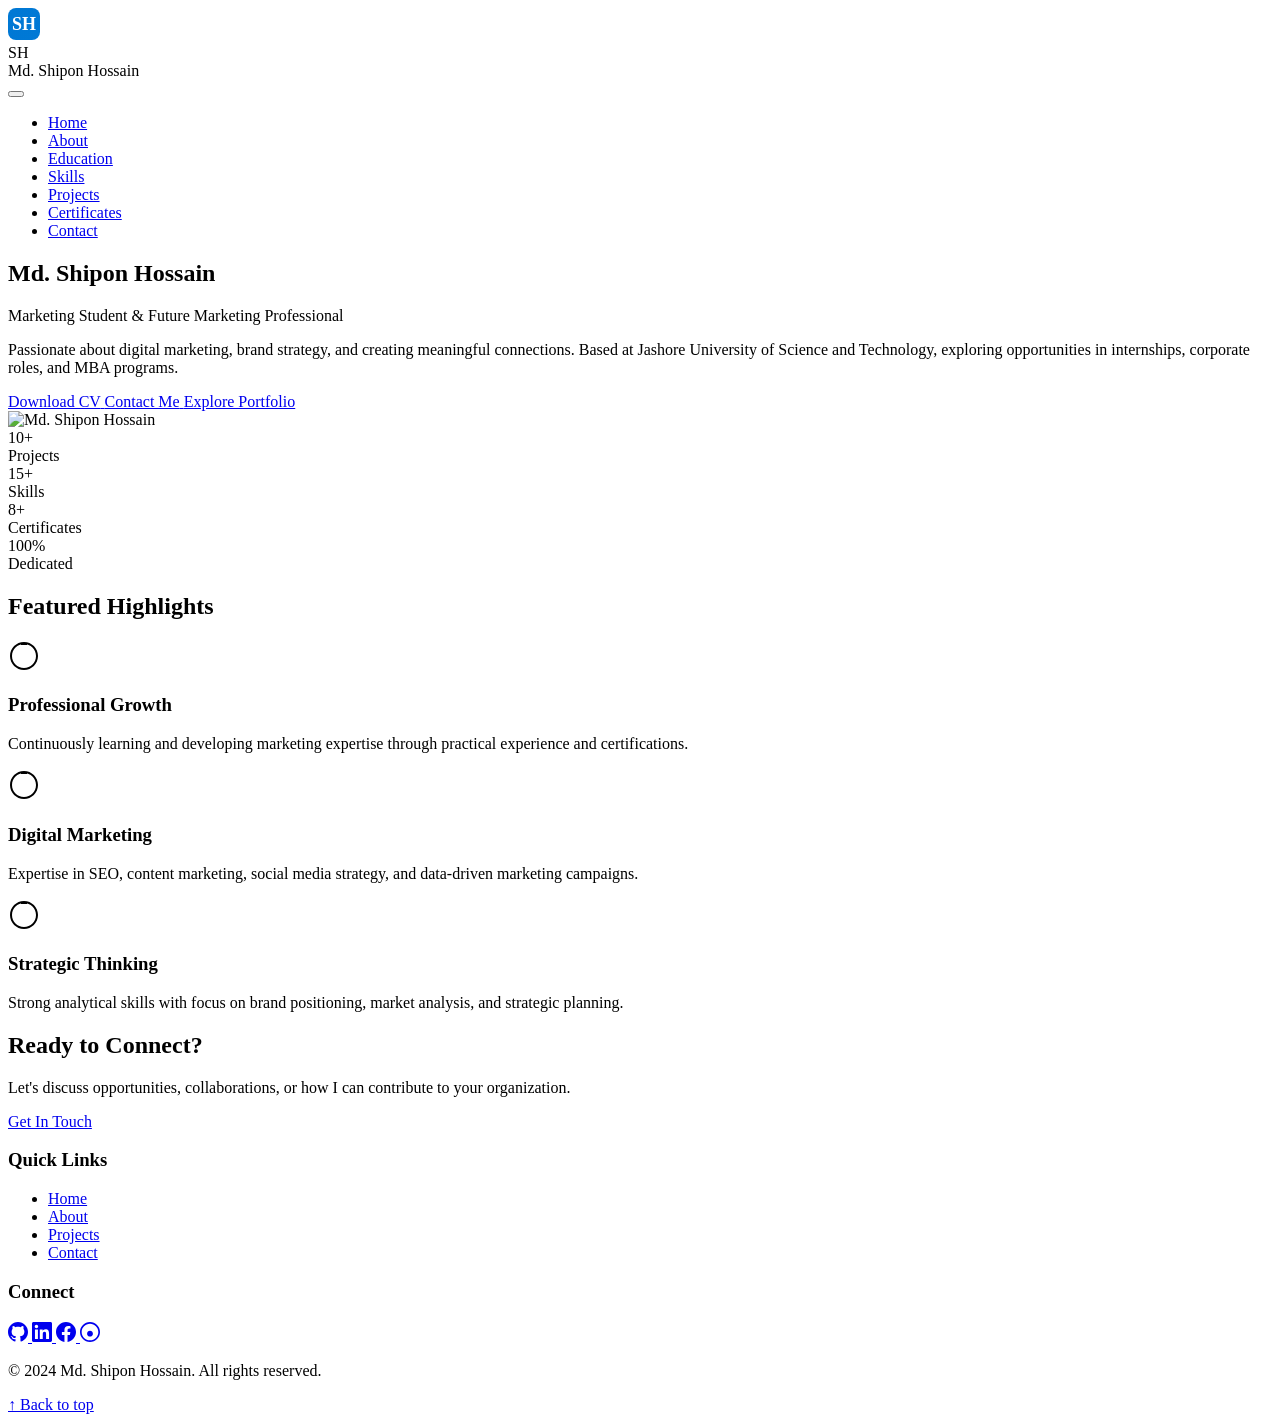
==== index.html @ 22b058ce "Create home page (index.html)" ====
<!DOCTYPE html>
<html lang="en">
<head>
    <meta charset="UTF-8">
    <meta name="viewport" content="width=device-width, initial-scale=1.0">
    <meta name="description" content="Md. Shipon Hossain - Marketing Student & Future Marketing Professional. Explore my portfolio, projects, skills, and achievements.">
    <meta name="theme-color" content="#0078D4">
    
    <!-- Open Graph -->
    <meta property="og:title" content="Md. Shipon Hossain - Portfolio">
    <meta property="og:description" content="Marketing Student & Future Marketing Professional from JUST">
    <meta property="og:type" content="website">
    <meta property="og:url" content="https://onshiponhossain.github.io/shiponhossain/">
    
    <!-- Twitter Card -->
    <meta name="twitter:card" content="summary_large_image">
    <meta name="twitter:title" content="Md. Shipon Hossain - Portfolio">
    <meta name="twitter:description" content="Marketing Student & Future Marketing Professional">
    
    <!-- Schema.org -->
    <script type="application/ld+json">
    {
        "@context": "https://schema.org",
        "@type": "Person",
        "name": "Md. Shipon Hossain",
        "url": "https://onshiponhossain.github.io/shiponhossain/",
        "email": "offlineshipon@gmail.com",
        "jobTitle": "Marketing Student",
        "affiliation": {
            "@type": "Organization",
            "name": "Jashore University of Science and Technology"
        }
    }
    </script>
    
    <title>Md. Shipon Hossain - Portfolio</title>
    <link rel="canonical" href="https://onshiponhossain.github.io/shiponhossain/">
    <link rel="icon" type="image/png" href="images/favicon.png">
    <link href="https://fonts.googleapis.com/css2?family=Inter:wght@300;400;500;600;700;800&family=Poppins:wght@400;500;600;700&display=swap" rel="stylesheet">
    <link rel="stylesheet" href="css/style.css">
</head>
<body>
    <!-- Navigation -->
    <nav class="navbar">
        <div class="navbar-container">
            <div class="navbar-logo">
                <svg width="32" height="32" viewBox="0 0 32 32" fill="none" xmlns="http://www.w3.org/2000/svg">
                    <rect width="32" height="32" rx="8" fill="url(#gradient)"/>
                    <text x="16" y="22" font-size="18" font-weight="bold" fill="white" text-anchor="middle">SH</text>
                    <defs>
                        <linearGradient id="gradient" x1="0" y1="0" x2="32" y2="32">
                            <stop offset="0%" style="stop-color:#0078D4;stop-opacity:1" />
                            <stop offset="100%" style="stop-color:#0A84FF;stop-opacity:1" />
                        </linearGradient>
                    </defs>
                </svg>
                <div class="logo-text">
                    <div class="logo-name">SH</div>
                    <div class="logo-subtitle">Md. Shipon Hossain</div>
                </div>
            </div>
            
            <button class="hamburger" aria-label="Toggle navigation menu">
                <span></span>
                <span></span>
                <span></span>
            </button>
            
            <ul class="navbar-menu">
                <li><a href="index.html" class="nav-link active">Home</a></li>
                <li><a href="about.html" class="nav-link">About</a></li>
                <li><a href="education.html" class="nav-link">Education</a></li>
                <li><a href="skills.html" class="nav-link">Skills</a></li>
                <li><a href="projects.html" class="nav-link">Projects</a></li>
                <li><a href="certificates.html" class="nav-link">Certificates</a></li>
                <li><a href="contact.html" class="nav-link">Contact</a></li>
            </ul>
        </div>
    </nav>

    <!-- Main Content -->
    <main>
        <!-- Hero Section -->
        <section class="hero">
            <div class="hero-content">
                <div class="hero-text">
                    <h1 class="hero-title">Md. Shipon Hossain</h1>
                    <p class="hero-subtitle">Marketing Student & Future Marketing Professional</p>
                    <p class="hero-description">
                        Passionate about digital marketing, brand strategy, and creating meaningful connections. 
                        Based at Jashore University of Science and Technology, exploring opportunities in internships, 
                        corporate roles, and MBA programs.
                    </p>
                    
                    <div class="hero-buttons">
                        <a href="files/resume.pdf" class="btn btn-primary" download>
                            <span>Download CV</span>
                        </a>
                        <a href="contact.html" class="btn btn-secondary">
                            <span>Contact Me</span>
                        </a>
                        <a href="projects.html" class="btn btn-outline">
                            <span>Explore Portfolio</span>
                        </a>
                    </div>
                </div>
                
                <div class="hero-image">
                    <div class="image-wrapper">
                        <img src="images/profile.jpg" alt="Md. Shipon Hossain" class="profile-image">
                    </div>
                </div>
            </div>
            
            <!-- Floating Elements -->
            <div class="floating-shape shape-1"></div>
            <div class="floating-shape shape-2"></div>
            <div class="floating-shape shape-3"></div>
            
            <!-- Scroll Indicator -->
            <div class="scroll-indicator">
                <div class="mouse">
                    <div class="wheel"></div>
                </div>
            </div>
        </section>

        <!-- Quick Stats -->
        <section class="quick-stats">
            <div class="stats-container">
                <div class="stat-card">
                    <div class="stat-number">10+</div>
                    <div class="stat-label">Projects</div>
                </div>
                <div class="stat-card">
                    <div class="stat-number">15+</div>
                    <div class="stat-label">Skills</div>
                </div>
                <div class="stat-card">
                    <div class="stat-number">8+</div>
                    <div class="stat-label">Certificates</div>
                </div>
                <div class="stat-card">
                    <div class="stat-number">100%</div>
                    <div class="stat-label">Dedicated</div>
                </div>
            </div>
        </section>

        <!-- Featured Section -->
        <section class="featured">
            <div class="container">
                <h2 class="section-title">Featured Highlights</h2>
                
                <div class="featured-grid">
                    <div class="featured-card">
                        <div class="featured-icon">
                            <svg width="32" height="32" viewBox="0 0 32 32" fill="none">
                                <path d="M16 2C8.268 2 2 8.268 2 16s6.268 14 14 14 14-6.268 14-14-6.268-14-14-14zm0 2c6.627 0 12 5.373 12 12s-5.373 12-12 12S4 22.627 4 16 9.373 4 16 4zm3-1h-6v2h6V3z" fill="currentColor"/>
                            </svg>
                        </div>
                        <h3>Professional Growth</h3>
                        <p>Continuously learning and developing marketing expertise through practical experience and certifications.</p>
                    </div>
                    
                    <div class="featured-card">
                        <div class="featured-icon">
                            <svg width="32" height="32" viewBox="0 0 32 32" fill="none">
                                <path d="M16 2C8.268 2 2 8.268 2 16s6.268 14 14 14 14-6.268 14-14-6.268-14-14-14zm0 2c6.627 0 12 5.373 12 12s-5.373 12-12 12S4 22.627 4 16 9.373 4 16 4zm3-1h-6v2h6V3z" fill="currentColor"/>
                            </svg>
                        </div>
                        <h3>Digital Marketing</h3>
                        <p>Expertise in SEO, content marketing, social media strategy, and data-driven marketing campaigns.</p>
                    </div>
                    
                    <div class="featured-card">
                        <div class="featured-icon">
                            <svg width="32" height="32" viewBox="0 0 32 32" fill="none">
                                <path d="M16 2C8.268 2 2 8.268 2 16s6.268 14 14 14 14-6.268 14-14-6.268-14-14-14zm0 2c6.627 0 12 5.373 12 12s-5.373 12-12 12S4 22.627 4 16 9.373 4 16 4zm3-1h-6v2h6V3z" fill="currentColor"/>
                            </svg>
                        </div>
                        <h3>Strategic Thinking</h3>
                        <p>Strong analytical skills with focus on brand positioning, market analysis, and strategic planning.</p>
                    </div>
                </div>
            </div>
        </section>

        <!-- Call to Action -->
        <section class="cta-section">
            <div class="cta-content">
                <h2>Ready to Connect?</h2>
                <p>Let's discuss opportunities, collaborations, or how I can contribute to your organization.</p>
                <a href="contact.html" class="btn btn-primary btn-large">Get In Touch</a>
            </div>
        </section>
    </main>

    <!-- Footer -->
    <footer class="footer">
        <div class="footer-content">
            <div class="footer-section">
                <h3>Quick Links</h3>
                <ul>
                    <li><a href="index.html">Home</a></li>
                    <li><a href="about.html">About</a></li>
                    <li><a href="projects.html">Projects</a></li>
                    <li><a href="contact.html">Contact</a></li>
                </ul>
            </div>
            
            <div class="footer-section">
                <h3>Connect</h3>
                <div class="social-links">
                    <a href="https://github.com/onshiponhossain" target="_blank" rel="noopener noreferrer" aria-label="GitHub">
                        <svg width="20" height="20" viewBox="0 0 24 24" fill="currentColor">
                            <path d="M12 0c-6.626 0-12 5.373-12 12 0 5.302 3.438 9.8 8.207 11.387.599.111.793-.261.793-.577v-2.234c-3.338.726-4.033-1.416-4.033-1.416-.546-1.387-1.333-1.756-1.333-1.756-1.089-.745.083-.729.083-.729 1.205.084 1.839 1.237 1.839 1.237 1.07 1.834 2.807 1.304 3.492.997.107-.775.418-1.305.762-1.604-2.665-.305-5.467-1.334-5.467-5.931 0-1.311.469-2.381 1.236-3.221-.124-.303-.535-1.524.117-3.176 0 0 1.008-.322 3.301 1.23.957-.266 1.983-.399 3.003-.404 1.02.005 2.047.138 3.006.404 2.291-1.552 3.297-1.23 3.297-1.23.653 1.653.242 2.874.118 3.176.77.84 1.235 1.911 1.235 3.221 0 4.609-2.807 5.624-5.479 5.921.43.372.823 1.102.823 2.222v3.293c0 .319.192.694.801.576 4.765-1.589 8.199-6.086 8.199-11.386 0-6.627-5.373-12-12-12z"/>
                        </svg>
                    </a>
                    <a href="https://linkedin.com/in/md-shipon-hossain" target="_blank" rel="noopener noreferrer" aria-label="LinkedIn">
                        <svg width="20" height="20" viewBox="0 0 24 24" fill="currentColor">
                            <path d="M20.447 20.452h-3.554v-5.569c0-1.328-.027-3.037-1.852-3.037-1.853 0-2.136 1.445-2.136 2.939v5.667H9.351V9h3.414v1.561h.046c.477-.9 1.637-1.85 3.37-1.85 3.601 0 4.267 2.37 4.267 5.455v6.286zM5.337 7.433c-1.144 0-2.063-.926-2.063-2.065 0-1.138.92-2.063 2.063-2.063 1.14 0 2.064.925 2.064 2.063 0 1.139-.925 2.065-2.064 2.065zm1.782 13.019H3.555V9h3.564v11.452zM22.225 0H1.771C.792 0 0 .774 0 1.729v20.542C0 23.227.792 24 1.771 24h20.451C23.2 24 24 23.227 24 22.271V1.729C24 .774 23.2 0 22.225 0z"/>
                        </svg>
                    </a>
                    <a href="https://facebook.com/onshiponhossain" target="_blank" rel="noopener noreferrer" aria-label="Facebook">
                        <svg width="20" height="20" viewBox="0 0 24 24" fill="currentColor">
                            <path d="M24 12.073c0-6.627-5.373-12-12-12s-12 5.373-12 12c0 5.99 4.388 10.954 10.125 11.854v-8.385H7.078v-3.47h3.047V9.43c0-3.007 1.792-4.669 4.533-4.669 1.312 0 2.686.235 2.686.235v2.953H15.83c-1.491 0-1.956.925-1.956 1.874v2.25h3.328l-.532 3.47h-2.796v8.385C19.612 23.027 24 18.062 24 12.073z"/>
                        </svg>
                    </a>
                    <a href="https://instagram.com/onshiponhossain" target="_blank" rel="noopener noreferrer" aria-label="Instagram">
                        <svg width="20" height="20" viewBox="0 0 24 24" fill="currentColor">
                            <path d="M12 0C5.373 0 0 5.373 0 12s5.373 12 12 12 12-5.373 12-12S18.627 0 12 0zm0 2c5.514 0 10 4.486 10 10s-4.486 10-10 10S2 17.514 2 12 6.486 2 12 2zm3.5 12c0 1.933-1.567 3.5-3.5 3.5S8.5 15.933 8.5 14 10.067 10.5 12 10.5s3.5 1.567 3.5 3.5z"/>
                        </svg>
                    </a>
                </div>
            </div>
        </div>
        
        <div class="footer-bottom">
            <p>&copy; 2024 Md. Shipon Hossain. All rights reserved.</p>
            <a href="#" class="back-to-top" aria-label="Back to top">↑ Back to top</a>
        </div>
    </footer>

    <!-- Scripts -->
    <script src="js/script.js"></script>
</body>
</html>
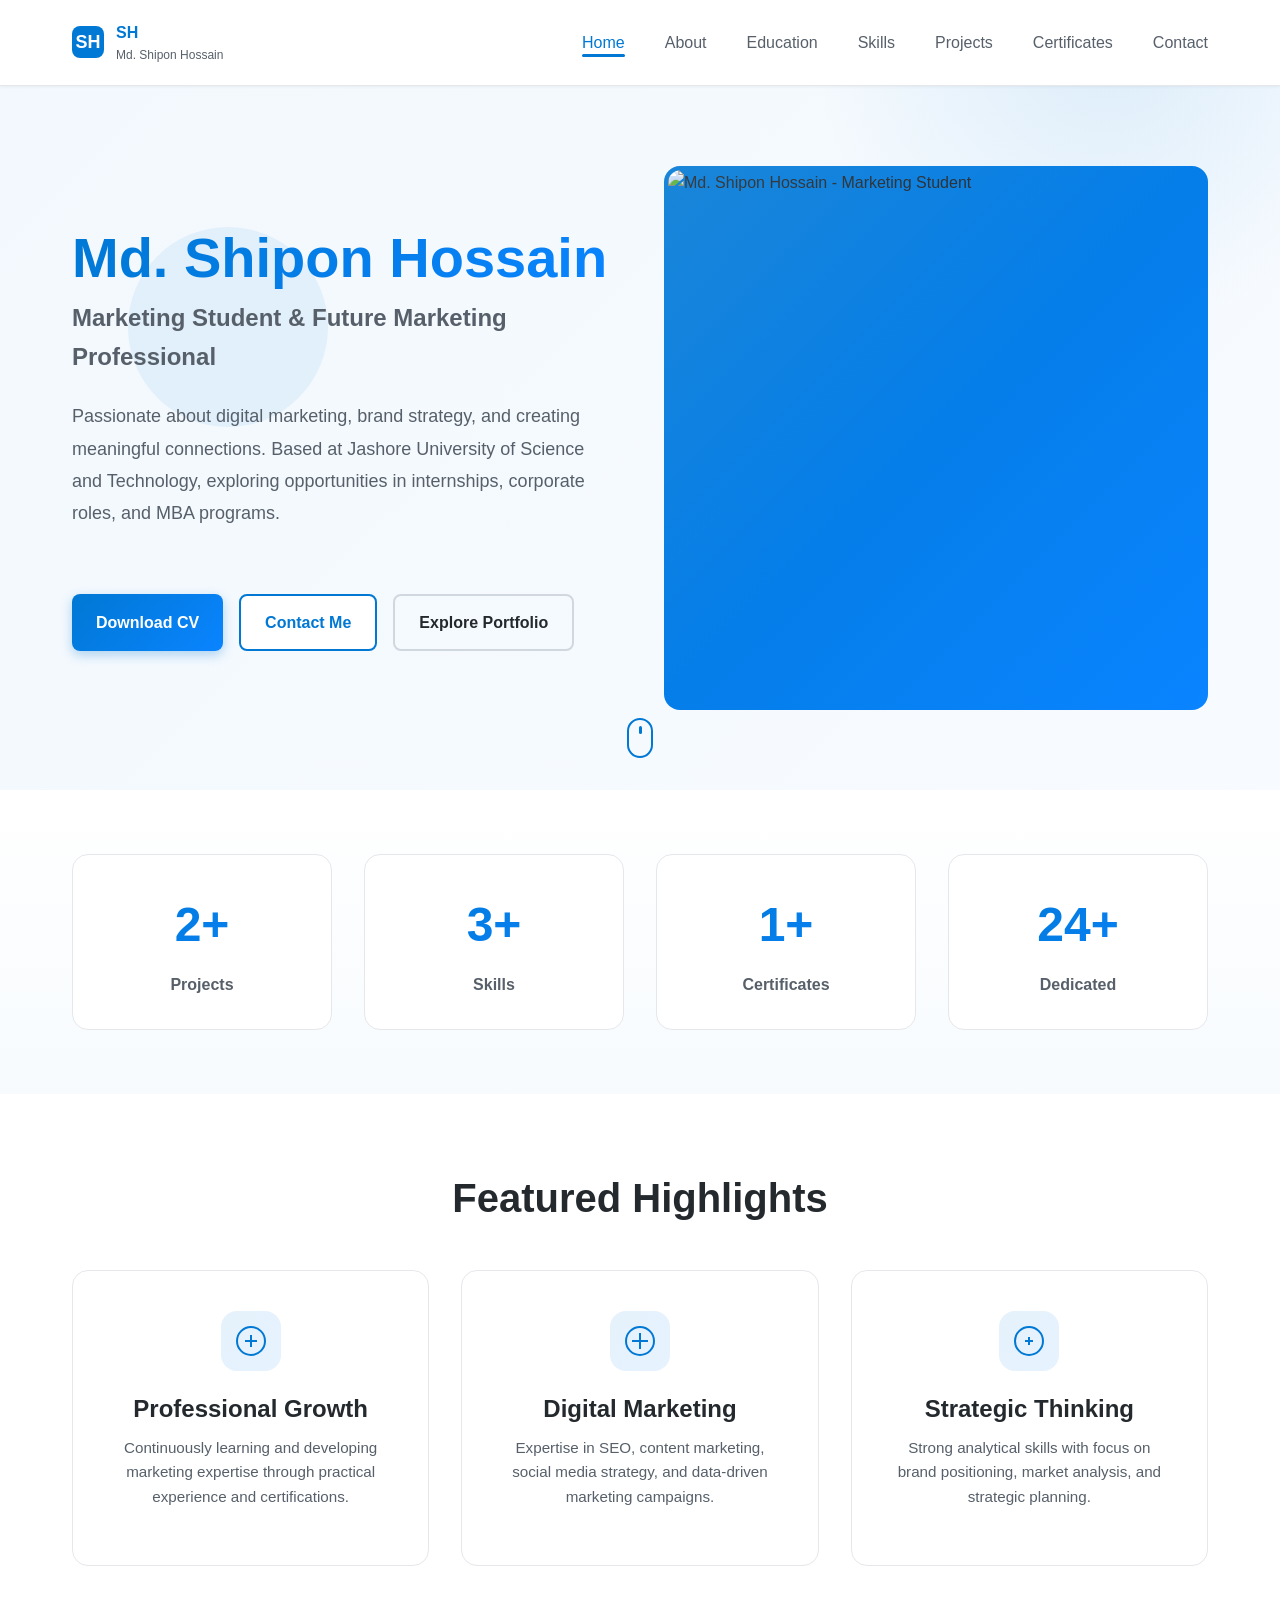
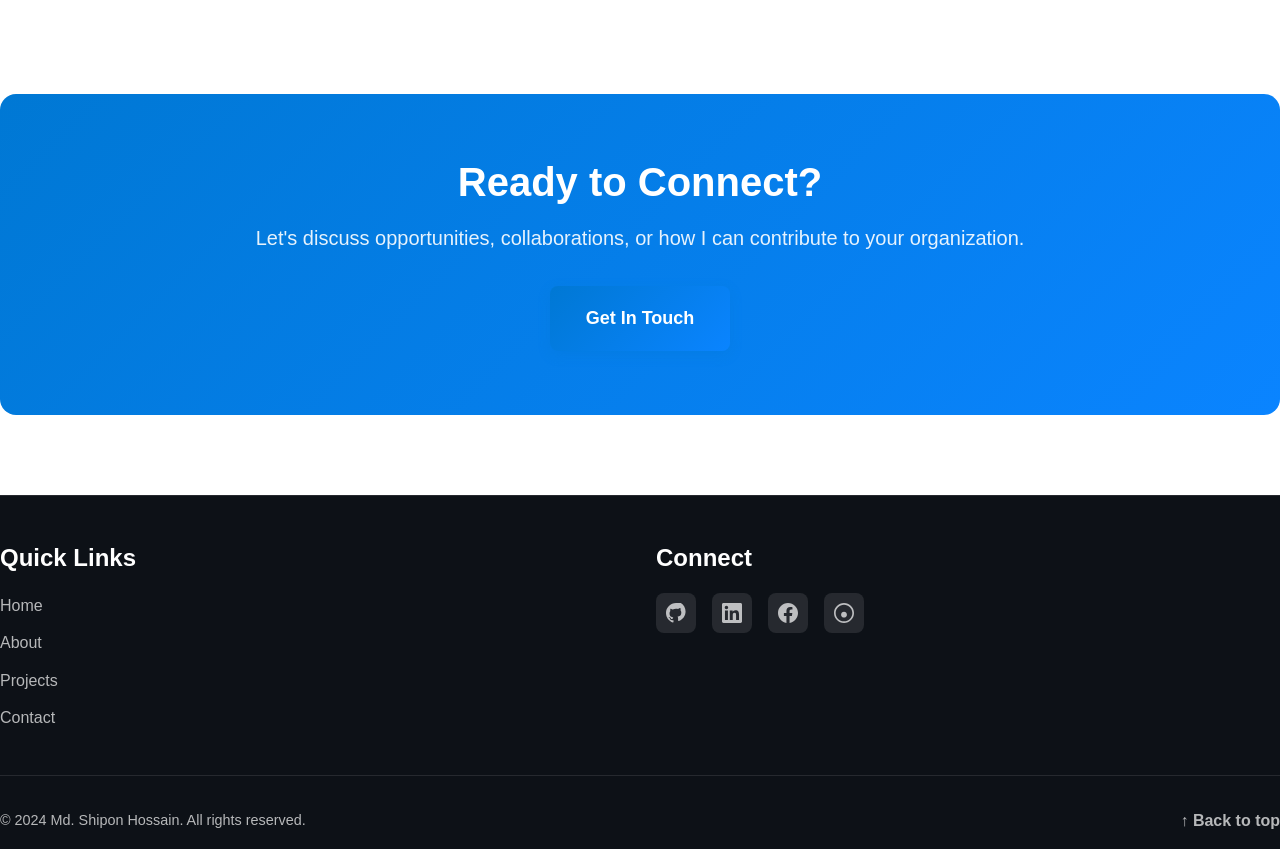
==== commit 1adcff9a: "Refactor index.html: Improve semantic HTML, add ARIA labels, optimize images, enhance accessibility" ====
--- a/index.html
+++ b/index.html
@@ -5,6 +5,7 @@
     <meta name="viewport" content="width=device-width, initial-scale=1.0">
     <meta name="description" content="Md. Shipon Hossain - Marketing Student & Future Marketing Professional. Explore my portfolio, projects, skills, and achievements.">
     <meta name="theme-color" content="#0078D4">
+    <meta name="color-scheme" content="light dark">
     
     <!-- Open Graph -->
     <meta property="og:title" content="Md. Shipon Hossain - Portfolio">
@@ -41,10 +42,10 @@
 </head>
 <body>
     <!-- Navigation -->
-    <nav class="navbar">
+    <nav class="navbar" role="navigation" aria-label="Main navigation">
         <div class="navbar-container">
-            <div class="navbar-logo">
-                <svg width="32" height="32" viewBox="0 0 32 32" fill="none" xmlns="http://www.w3.org/2000/svg">
+            <div class="navbar-logo" role="button" tabindex="0" aria-label="Md. Shipon Hossain Home">
+                <svg width="32" height="32" viewBox="0 0 32 32" fill="none" xmlns="http://www.w3.org/2000/svg" aria-hidden="true">
                     <rect width="32" height="32" rx="8" fill="url(#gradient)"/>
                     <text x="16" y="22" font-size="18" font-weight="bold" fill="white" text-anchor="middle">SH</text>
                     <defs>
@@ -60,13 +61,13 @@
                 </div>
             </div>
             
-            <button class="hamburger" aria-label="Toggle navigation menu">
-                <span></span>
-                <span></span>
-                <span></span>
+            <button class="hamburger" aria-label="Toggle navigation menu" aria-expanded="false" aria-controls="navbar-menu">
+                <span aria-hidden="true"></span>
+                <span aria-hidden="true"></span>
+                <span aria-hidden="true"></span>
             </button>
             
-            <ul class="navbar-menu">
+            <ul class="navbar-menu" id="navbar-menu">
                 <li><a href="index.html" class="nav-link active">Home</a></li>
                 <li><a href="about.html" class="nav-link">About</a></li>
                 <li><a href="education.html" class="nav-link">Education</a></li>
@@ -81,44 +82,46 @@
     <!-- Main Content -->
     <main>
         <!-- Hero Section -->
-        <section class="hero">
-            <div class="hero-content">
-                <div class="hero-text">
-                    <h1 class="hero-title">Md. Shipon Hossain</h1>
-                    <p class="hero-subtitle">Marketing Student & Future Marketing Professional</p>
-                    <p class="hero-description">
-                        Passionate about digital marketing, brand strategy, and creating meaningful connections. 
-                        Based at Jashore University of Science and Technology, exploring opportunities in internships, 
-                        corporate roles, and MBA programs.
-                    </p>
+        <section class="hero" aria-labelledby="hero-title">
+            <div class="container">
+                <div class="hero-content">
+                    <div class="hero-text">
+                        <h1 class="hero-title" id="hero-title">Md. Shipon Hossain</h1>
+                        <p class="hero-subtitle">Marketing Student & Future Marketing Professional</p>
+                        <p class="hero-description">
+                            Passionate about digital marketing, brand strategy, and creating meaningful connections. 
+                            Based at Jashore University of Science and Technology, exploring opportunities in internships, 
+                            corporate roles, and MBA programs.
+                        </p>
+                        
+                        <div class="hero-buttons">
+                            <a href="files/resume.pdf" class="btn btn-primary" download aria-label="Download my resume">
+                                <span>Download CV</span>
+                            </a>
+                            <a href="contact.html" class="btn btn-secondary" aria-label="Contact me">
+                                <span>Contact Me</span>
+                            </a>
+                            <a href="projects.html" class="btn btn-outline" aria-label="Explore my portfolio">
+                                <span>Explore Portfolio</span>
+                            </a>
+                        </div>
+                    </div>
                     
-                    <div class="hero-buttons">
-                        <a href="files/resume.pdf" class="btn btn-primary" download>
-                            <span>Download CV</span>
-                        </a>
-                        <a href="contact.html" class="btn btn-secondary">
-                            <span>Contact Me</span>
-                        </a>
-                        <a href="projects.html" class="btn btn-outline">
-                            <span>Explore Portfolio</span>
-                        </a>
-                    </div>
-                </div>
-                
-                <div class="hero-image">
-                    <div class="image-wrapper">
-                        <img src="images/profile.jpg" alt="Md. Shipon Hossain" class="profile-image">
+                    <div class="hero-image">
+                        <div class="image-wrapper">
+                            <img src="images/profile.jpg" alt="Md. Shipon Hossain - Marketing Student" class="profile-image" loading="lazy">
+                        </div>
                     </div>
                 </div>
             </div>
             
             <!-- Floating Elements -->
-            <div class="floating-shape shape-1"></div>
-            <div class="floating-shape shape-2"></div>
-            <div class="floating-shape shape-3"></div>
+            <div class="floating-shape shape-1" aria-hidden="true"></div>
+            <div class="floating-shape shape-2" aria-hidden="true"></div>
+            <div class="floating-shape shape-3" aria-hidden="true"></div>
             
             <!-- Scroll Indicator -->
-            <div class="scroll-indicator">
+            <div class="scroll-indicator" aria-hidden="true">
                 <div class="mouse">
                     <div class="wheel"></div>
                 </div>
@@ -126,37 +129,41 @@
         </section>
 
         <!-- Quick Stats -->
-        <section class="quick-stats">
-            <div class="stats-container">
-                <div class="stat-card">
-                    <div class="stat-number">10+</div>
-                    <div class="stat-label">Projects</div>
-                </div>
-                <div class="stat-card">
-                    <div class="stat-number">15+</div>
-                    <div class="stat-label">Skills</div>
-                </div>
-                <div class="stat-card">
-                    <div class="stat-number">8+</div>
-                    <div class="stat-label">Certificates</div>
-                </div>
-                <div class="stat-card">
-                    <div class="stat-number">100%</div>
-                    <div class="stat-label">Dedicated</div>
+        <section class="quick-stats" aria-labelledby="stats-title">
+            <div class="container">
+                <h2 class="section-title" id="stats-title" style="display: none;">Quick Stats</h2>
+                <div class="stats-container">
+                    <div class="stat-card">
+                        <div class="stat-number" aria-label="10 plus projects">10+</div>
+                        <div class="stat-label">Projects</div>
+                    </div>
+                    <div class="stat-card">
+                        <div class="stat-number" aria-label="15 plus skills">15+</div>
+                        <div class="stat-label">Skills</div>
+                    </div>
+                    <div class="stat-card">
+                        <div class="stat-number" aria-label="8 plus certificates">8+</div>
+                        <div class="stat-label">Certificates</div>
+                    </div>
+                    <div class="stat-card">
+                        <div class="stat-number">100%</div>
+                        <div class="stat-label">Dedicated</div>
+                    </div>
                 </div>
             </div>
         </section>
 
         <!-- Featured Section -->
-        <section class="featured">
-            <div class="container">
-                <h2 class="section-title">Featured Highlights</h2>
+        <section class="featured" aria-labelledby="featured-title">
+            <div class="container">
+                <h2 class="section-title" id="featured-title">Featured Highlights</h2>
                 
                 <div class="featured-grid">
                     <div class="featured-card">
-                        <div class="featured-icon">
+                        <div class="featured-icon" aria-hidden="true">
                             <svg width="32" height="32" viewBox="0 0 32 32" fill="none">
-                                <path d="M16 2C8.268 2 2 8.268 2 16s6.268 14 14 14 14-6.268 14-14-6.268-14-14-14zm0 2c6.627 0 12 5.373 12 12s-5.373 12-12 12S4 22.627 4 16 9.373 4 16 4zm3-1h-6v2h6V3z" fill="currentColor"/>
+                                <circle cx="16" cy="16" r="14" stroke="currentColor" stroke-width="2"/>
+                                <path d="M16 10v12M10 16h12" stroke="currentColor" stroke-width="2"/>
                             </svg>
                         </div>
                         <h3>Professional Growth</h3>
@@ -164,9 +171,10 @@
                     </div>
                     
                     <div class="featured-card">
-                        <div class="featured-icon">
+                        <div class="featured-icon" aria-hidden="true">
                             <svg width="32" height="32" viewBox="0 0 32 32" fill="none">
-                                <path d="M16 2C8.268 2 2 8.268 2 16s6.268 14 14 14 14-6.268 14-14-6.268-14-14-14zm0 2c6.627 0 12 5.373 12 12s-5.373 12-12 12S4 22.627 4 16 9.373 4 16 4zm3-1h-6v2h6V3z" fill="currentColor"/>
+                                <circle cx="16" cy="16" r="14" stroke="currentColor" stroke-width="2"/>
+                                <path d="M16 8v16M8 16h16" stroke="currentColor" stroke-width="2"/>
                             </svg>
                         </div>
                         <h3>Digital Marketing</h3>
@@ -174,9 +182,10 @@
                     </div>
                     
                     <div class="featured-card">
-                        <div class="featured-icon">
+                        <div class="featured-icon" aria-hidden="true">
                             <svg width="32" height="32" viewBox="0 0 32 32" fill="none">
-                                <path d="M16 2C8.268 2 2 8.268 2 16s6.268 14 14 14 14-6.268 14-14-6.268-14-14-14zm0 2c6.627 0 12 5.373 12 12s-5.373 12-12 12S4 22.627 4 16 9.373 4 16 4zm3-1h-6v2h6V3z" fill="currentColor"/>
+                                <circle cx="16" cy="16" r="14" stroke="currentColor" stroke-width="2"/>
+                                <path d="M16 12v8M12 16h8" stroke="currentColor" stroke-width="2"/>
                             </svg>
                         </div>
                         <h3>Strategic Thinking</h3>
@@ -187,17 +196,19 @@
         </section>
 
         <!-- Call to Action -->
-        <section class="cta-section">
-            <div class="cta-content">
-                <h2>Ready to Connect?</h2>
-                <p>Let's discuss opportunities, collaborations, or how I can contribute to your organization.</p>
-                <a href="contact.html" class="btn btn-primary btn-large">Get In Touch</a>
+        <section class="cta-section" aria-labelledby="cta-title">
+            <div class="container">
+                <div class="cta-content">
+                    <h2 id="cta-title">Ready to Connect?</h2>
+                    <p>Let's discuss opportunities, collaborations, or how I can contribute to your organization.</p>
+                    <a href="contact.html" class="btn btn-primary btn-large">Get In Touch</a>
+                </div>
             </div>
         </section>
     </main>
 
     <!-- Footer -->
-    <footer class="footer">
+    <footer class="footer" role="contentinfo">
         <div class="footer-content">
             <div class="footer-section">
                 <h3>Quick Links</h3>
@@ -213,22 +224,22 @@
                 <h3>Connect</h3>
                 <div class="social-links">
                     <a href="https://github.com/onshiponhossain" target="_blank" rel="noopener noreferrer" aria-label="GitHub">
-                        <svg width="20" height="20" viewBox="0 0 24 24" fill="currentColor">
-                            <path d="M12 0c-6.626 0-12 5.373-12 12 0 5.302 3.438 9.8 8.207 11.387.599.111.793-.261.793-.577v-2.234c-3.338.726-4.033-1.416-4.033-1.416-.546-1.387-1.333-1.756-1.333-1.756-1.089-.745.083-.729.083-.729 1.205.084 1.839 1.237 1.839 1.237 1.07 1.834 2.807 1.304 3.492.997.107-.775.418-1.305.762-1.604-2.665-.305-5.467-1.334-5.467-5.931 0-1.311.469-2.381 1.236-3.221-.124-.303-.535-1.524.117-3.176 0 0 1.008-.322 3.301 1.23.957-.266 1.983-.399 3.003-.404 1.02.005 2.047.138 3.006.404 2.291-1.552 3.297-1.23 3.297-1.23.653 1.653.242 2.874.118 3.176.77.84 1.235 1.911 1.235 3.221 0 4.609-2.807 5.624-5.479 5.921.43.372.823 1.102.823 2.222v3.293c0 .319.192.694.801.576 4.765-1.589 8.199-6.086 8.199-11.386 0-6.627-5.373-12-12-12z"/>
+                        <svg width="20" height="20" viewBox="0 0 24 24" fill="currentColor" aria-hidden="true">
+                            <path d="M12 0c-6.626 0-12 5.373-12 12 0 5.302 3.438 9.8 8.207 11.387.599.111.793-.261.793-.577v-2.234c-3.338.726-4.033-1.416-4.033-1.416-.546-1.387-1.333-1.756-1.333-1.756-.91-.623.07-.6.07-.6 1.005.07 1.535 1.032 1.535 1.032.893 1.531 2.34 1.545 2.914 1.209.078-.957.342-1.545.621-1.9-2.22-.253-4.555-1.11-4.555-4.943 0-1.091.39-1.984 1.029-2.683-.103-.253-.446-1.268.098-2.647 0 0 .84-.269 2.75 1.025A9.578 9.578 0 0112 6.836c.85.004 1.705.114 2.504.336 1.909-1.294 2.747-1.025 2.747-1.025.546 1.379.203 2.394.1 2.647.64.699 1.028 1.592 1.028 2.683 0 3.842-2.339 4.687-4.566 4.935.359.309.678.919.678 1.852v2.75c0 .318.193.589.801.576 4.765-1.589 8.199-6.086 8.199-11.386 0-6.627-5.373-12-12-12z"/>
                         </svg>
                     </a>
                     <a href="https://linkedin.com/in/md-shipon-hossain" target="_blank" rel="noopener noreferrer" aria-label="LinkedIn">
-                        <svg width="20" height="20" viewBox="0 0 24 24" fill="currentColor">
+                        <svg width="20" height="20" viewBox="0 0 24 24" fill="currentColor" aria-hidden="true">
                             <path d="M20.447 20.452h-3.554v-5.569c0-1.328-.027-3.037-1.852-3.037-1.853 0-2.136 1.445-2.136 2.939v5.667H9.351V9h3.414v1.561h.046c.477-.9 1.637-1.85 3.37-1.85 3.601 0 4.267 2.37 4.267 5.455v6.286zM5.337 7.433c-1.144 0-2.063-.926-2.063-2.065 0-1.138.92-2.063 2.063-2.063 1.14 0 2.064.925 2.064 2.063 0 1.139-.925 2.065-2.064 2.065zm1.782 13.019H3.555V9h3.564v11.452zM22.225 0H1.771C.792 0 0 .774 0 1.729v20.542C0 23.227.792 24 1.771 24h20.451C23.2 24 24 23.227 24 22.271V1.729C24 .774 23.2 0 22.225 0z"/>
                         </svg>
                     </a>
                     <a href="https://facebook.com/onshiponhossain" target="_blank" rel="noopener noreferrer" aria-label="Facebook">
-                        <svg width="20" height="20" viewBox="0 0 24 24" fill="currentColor">
+                        <svg width="20" height="20" viewBox="0 0 24 24" fill="currentColor" aria-hidden="true">
                             <path d="M24 12.073c0-6.627-5.373-12-12-12s-12 5.373-12 12c0 5.99 4.388 10.954 10.125 11.854v-8.385H7.078v-3.47h3.047V9.43c0-3.007 1.792-4.669 4.533-4.669 1.312 0 2.686.235 2.686.235v2.953H15.83c-1.491 0-1.956.925-1.956 1.874v2.25h3.328l-.532 3.47h-2.796v8.385C19.612 23.027 24 18.062 24 12.073z"/>
                         </svg>
                     </a>
                     <a href="https://instagram.com/onshiponhossain" target="_blank" rel="noopener noreferrer" aria-label="Instagram">
-                        <svg width="20" height="20" viewBox="0 0 24 24" fill="currentColor">
+                        <svg width="20" height="20" viewBox="0 0 24 24" fill="currentColor" aria-hidden="true">
                             <path d="M12 0C5.373 0 0 5.373 0 12s5.373 12 12 12 12-5.373 12-12S18.627 0 12 0zm0 2c5.514 0 10 4.486 10 10s-4.486 10-10 10S2 17.514 2 12 6.486 2 12 2zm3.5 12c0 1.933-1.567 3.5-3.5 3.5S8.5 15.933 8.5 14 10.067 10.5 12 10.5s3.5 1.567 3.5 3.5z"/>
                         </svg>
                     </a>
@@ -243,6 +254,6 @@
     </footer>
 
     <!-- Scripts -->
-    <script src="js/script.js"></script>
+    <script src="js/script.js" defer></script>
 </body>
 </html>
--- a/css/style.css
+++ b/css/style.css
@@ -0,0 +1,1753 @@
+/* Root Variables */
+:root {
+    --primary-color: #0078D4;
+    --primary-light: #0A84FF;
+    --secondary-color: #50E6FF;
+    --dark-bg: #0D1117;
+    --light-bg: #FFFFFF;
+    --text-primary: #24292E;
+    --text-secondary: #57606A;
+    --text-tertiary: #8B949E;
+    --border-color: #D0D7DE;
+    --border-subtle: #E5E7EB;
+    --success-color: #3FB950;
+    --warning-color: #D29922;
+    --error-color: #DA3633;
+    --hover-overlay: rgba(0, 120, 212, 0.1);
+    --shadow-sm: 0 1px 3px rgba(0, 0, 0, 0.08);
+    --shadow-md: 0 4px 12px rgba(0, 0, 0, 0.12);
+    --shadow-lg: 0 8px 24px rgba(0, 0, 0, 0.16);
+    --transition-fast: 150ms cubic-bezier(0.4, 0, 0.2, 1);
+    --transition-base: 250ms cubic-bezier(0.4, 0, 0.2, 1);
+    --transition-slow: 350ms cubic-bezier(0.4, 0, 0.2, 1);
+    --radius-sm: 4px;
+    --radius-md: 8px;
+    --radius-lg: 16px;
+    --radius-full: 9999px;
+}
+
+/* Reset & Base Styles */
+* {
+    margin: 0;
+    padding: 0;
+    box-sizing: border-box;
+}
+
+html {
+    scroll-behavior: smooth;
+}
+
+body {
+    font-family: 'Inter', -apple-system, BlinkMacSystemFont, 'Segoe UI', sans-serif;
+    color: var(--text-primary);
+    background-color: var(--light-bg);
+    line-height: 1.6;
+    font-size: 16px;
+}
+
+/* Typography */
+h1, h2, h3, h4, h5, h6 {
+    font-family: 'Poppins', -apple-system, BlinkMacSystemFont, 'Segoe UI', sans-serif;
+    font-weight: 700;
+    line-height: 1.2;
+}
+
+h1 {
+    font-size: 3rem;
+    margin-bottom: 1rem;
+}
+
+h2 {
+    font-size: 2.25rem;
+    margin-bottom: 0.875rem;
+}
+
+h3 {
+    font-size: 1.5rem;
+    margin-bottom: 0.75rem;
+}
+
+p {
+    margin-bottom: 1rem;
+    color: var(--text-secondary);
+}
+
+a {
+    color: var(--primary-color);
+    text-decoration: none;
+    transition: color var(--transition-fast);
+}
+
+a:hover {
+    color: var(--primary-light);
+}
+
+/* Container */
+.container {
+    max-width: 1200px;
+    margin: 0 auto;
+    padding: 0 2rem;
+}
+
+/* Navigation Bar */
+.navbar {
+    background-color: var(--light-bg);
+    border-bottom: 1px solid var(--border-subtle);
+    padding: 1.25rem 0;
+    position: sticky;
+    top: 0;
+    z-index: 1000;
+    transition: all var(--transition-base);
+    box-shadow: 0 1px 3px rgba(0, 0, 0, 0.05);
+}
+
+.navbar-container {
+    max-width: 1200px;
+    margin: 0 auto;
+    padding: 0 2rem;
+    display: flex;
+    justify-content: space-between;
+    align-items: center;
+}
+
+.navbar-logo {
+    display: flex;
+    align-items: center;
+    gap: 0.75rem;
+    font-weight: 700;
+    color: var(--text-primary);
+    transition: transform var(--transition-fast);
+}
+
+.navbar-logo:hover {
+    transform: scale(1.05);
+}
+
+.logo-text {
+    display: flex;
+    flex-direction: column;
+}
+
+.logo-name {
+    font-size: 1rem;
+    font-weight: 800;
+    color: var(--primary-color);
+}
+
+.logo-subtitle {
+    font-size: 0.75rem;
+    color: var(--text-secondary);
+    font-weight: 500;
+}
+
+.navbar-menu {
+    display: flex;
+    list-style: none;
+    gap: 2.5rem;
+}
+
+.navbar-menu li {
+    position: relative;
+}
+
+.nav-link {
+    color: var(--text-secondary);
+    font-weight: 500;
+    transition: color var(--transition-fast);
+    position: relative;
+}
+
+.nav-link:hover,
+.nav-link.active {
+    color: var(--primary-color);
+}
+
+.nav-link.active::after {
+    content: '';
+    position: absolute;
+    bottom: -6px;
+    left: 0;
+    right: 0;
+    height: 3px;
+    background-color: var(--primary-color);
+    border-radius: 2px;
+    animation: slideIn var(--transition-base);
+}
+
+@keyframes slideIn {
+    from {
+        width: 0;
+    }
+    to {
+        width: 100%;
+    }
+}
+
+/* Hamburger Menu */
+.hamburger {
+    display: none;
+    flex-direction: column;
+    background: none;
+    border: none;
+    cursor: pointer;
+    gap: 6px;
+    padding: 8px;
+}
+
+.hamburger span {
+    width: 24px;
+    height: 3px;
+    background-color: var(--text-primary);
+    border-radius: 2px;
+    transition: all var(--transition-base);
+}
+
+.hamburger.active span:nth-child(1) {
+    transform: rotate(45deg) translate(8px, 8px);
+}
+
+.hamburger.active span:nth-child(2) {
+    opacity: 0;
+}
+
+.hamburger.active span:nth-child(3) {
+    transform: rotate(-45deg) translate(8px, -8px);
+}
+
+/* Main Content */
+main {
+    min-height: calc(100vh - 200px);
+}
+
+/* Hero Section */
+.hero {
+    padding: 5rem 0;
+    position: relative;
+    overflow: hidden;
+    background: linear-gradient(135deg, rgba(0, 120, 212, 0.05) 0%, rgba(10, 132, 255, 0.03) 100%);
+}
+
+.hero::before {
+    content: '';
+    position: absolute;
+    top: -50%;
+    right: -10%;
+    width: 600px;
+    height: 600px;
+    background: radial-gradient(circle, rgba(0, 120, 212, 0.1) 0%, transparent 70%);
+    border-radius: 50%;
+    pointer-events: none;
+}
+
+.hero-content {
+    display: grid;
+    grid-template-columns: 1fr 1fr;
+    gap: 3rem;
+    align-items: center;
+    position: relative;
+    z-index: 1;
+}
+
+.hero-text {
+    display: flex;
+    flex-direction: column;
+}
+
+.hero-title {
+    font-size: 3.5rem;
+    font-weight: 800;
+    margin-bottom: 0.5rem;
+    background: linear-gradient(135deg, var(--primary-color) 0%, var(--primary-light) 100%);
+    -webkit-background-clip: text;
+    -webkit-text-fill-color: transparent;
+    background-clip: text;
+}
+
+.hero-subtitle {
+    font-size: 1.5rem;
+    color: var(--text-secondary);
+    margin-bottom: 1.5rem;
+    font-weight: 600;
+}
+
+.hero-description {
+    font-size: 1.125rem;
+    color: var(--text-secondary);
+    margin-bottom: 2rem;
+    line-height: 1.8;
+}
+
+.hero-buttons {
+    display: flex;
+    gap: 1rem;
+    flex-wrap: wrap;
+    margin-top: 2rem;
+}
+
+.hero-image {
+    position: relative;
+}
+
+.image-wrapper {
+    position: relative;
+    border-radius: var(--radius-lg);
+    overflow: hidden;
+    aspect-ratio: 1;
+    background: linear-gradient(135deg, var(--primary-color), var(--primary-light));
+    padding: 4px;
+}
+
+.image-wrapper::before {
+    content: '';
+    position: absolute;
+    inset: 0;
+    background: linear-gradient(135deg, rgba(255, 255, 255, 0.1) 0%, transparent 50%);
+    border-radius: var(--radius-lg);
+    z-index: 2;
+}
+
+.profile-image {
+    width: 100%;
+    height: 100%;
+    object-fit: cover;
+    border-radius: calc(var(--radius-lg) - 3px);
+    display: block;
+}
+
+/* Floating Shapes */
+.floating-shape {
+    position: absolute;
+    border-radius: 50%;
+    opacity: 0.5;
+    pointer-events: none;
+}
+
+.shape-1 {
+    width: 200px;
+    height: 200px;
+    background: rgba(0, 120, 212, 0.15);
+    top: 20%;
+    left: 10%;
+    animation: float 8s ease-in-out infinite;
+}
+
+.shape-2 {
+    width: 150px;
+    height: 150px;
+    background: rgba(10, 132, 255, 0.1);
+    bottom: 20%;
+    right: 15%;
+    animation: float 10s ease-in-out infinite;
+    animation-delay: 2s;
+}
+
+.shape-3 {
+    width: 100px;
+    height: 100px;
+    background: rgba(0, 120, 212, 0.08);
+    top: 50%;
+    right: 10%;
+    animation: float 12s ease-in-out infinite;
+    animation-delay: 4s;
+}
+
+@keyframes float {
+    0%, 100% {
+        transform: translateY(0px);
+    }
+    50% {
+        transform: translateY(-20px);
+    }
+}
+
+/* Scroll Indicator */
+.scroll-indicator {
+    position: absolute;
+    bottom: 2rem;
+    left: 50%;
+    transform: translateX(-50%);
+    display: flex;
+    flex-direction: column;
+    align-items: center;
+    gap: 0.75rem;
+    animation: bounce 2s infinite;
+}
+
+.mouse {
+    width: 26px;
+    height: 40px;
+    border: 2px solid var(--primary-color);
+    border-radius: var(--radius-full);
+    display: flex;
+    align-items: flex-start;
+    justify-content: center;
+    padding-top: 6px;
+}
+
+.wheel {
+    width: 3px;
+    height: 8px;
+    background-color: var(--primary-color);
+    border-radius: var(--radius-full);
+    animation: scroll 1.5s infinite;
+}
+
+@keyframes scroll {
+    0% {
+        opacity: 1;
+        transform: translateY(0);
+    }
+    100% {
+        opacity: 0;
+        transform: translateY(12px);
+    }
+}
+
+@keyframes bounce {
+    0%, 100% {
+        transform: translateX(-50%) translateY(0);
+    }
+    50% {
+        transform: translateX(-50%) translateY(-10px);
+    }
+}
+
+/* Buttons */
+.btn {
+    display: inline-flex;
+    align-items: center;
+    justify-content: center;
+    gap: 0.5rem;
+    padding: 0.875rem 1.5rem;
+    border-radius: var(--radius-md);
+    font-weight: 600;
+    font-size: 1rem;
+    border: none;
+    cursor: pointer;
+    transition: all var(--transition-base);
+    text-decoration: none;
+    white-space: nowrap;
+}
+
+.btn-primary {
+    background: linear-gradient(135deg, var(--primary-color) 0%, var(--primary-light) 100%);
+    color: white;
+    box-shadow: 0 4px 12px rgba(0, 120, 212, 0.3);
+}
+
+.btn-primary:hover {
+    transform: translateY(-2px);
+    box-shadow: 0 8px 20px rgba(0, 120, 212, 0.4);
+}
+
+.btn-secondary {
+    background-color: var(--light-bg);
+    color: var(--primary-color);
+    border: 2px solid var(--primary-color);
+}
+
+.btn-secondary:hover {
+    background-color: var(--hover-overlay);
+}
+
+.btn-outline {
+    background-color: transparent;
+    color: var(--text-primary);
+    border: 2px solid var(--border-color);
+}
+
+.btn-outline:hover {
+    border-color: var(--primary-color);
+    color: var(--primary-color);
+}
+
+.btn-large {
+    padding: 1.125rem 2.25rem;
+    font-size: 1.125rem;
+}
+
+/* Quick Stats */
+.quick-stats {
+    padding: 4rem 0;
+    background: linear-gradient(180deg, var(--light-bg) 0%, rgba(0, 120, 212, 0.03) 100%);
+}
+
+.stats-container {
+    display: grid;
+    grid-template-columns: repeat(auto-fit, minmax(200px, 1fr));
+    gap: 2rem;
+}
+
+.stat-card {
+    background: var(--light-bg);
+    border: 1px solid var(--border-subtle);
+    border-radius: var(--radius-lg);
+    padding: 2rem;
+    text-align: center;
+    transition: all var(--transition-base);
+    cursor: pointer;
+}
+
+.stat-card:hover {
+    border-color: var(--primary-color);
+    box-shadow: var(--shadow-md);
+    transform: translateY(-4px);
+}
+
+.stat-number {
+    font-size: 3rem;
+    font-weight: 800;
+    background: linear-gradient(135deg, var(--primary-color) 0%, var(--primary-light) 100%);
+    -webkit-background-clip: text;
+    -webkit-text-fill-color: transparent;
+    background-clip: text;
+    margin-bottom: 0.5rem;
+}
+
+.stat-label {
+    font-size: 1rem;
+    color: var(--text-secondary);
+    font-weight: 600;
+}
+
+/* Featured Section */
+.featured {
+    padding: 5rem 0;
+}
+
+.section-title {
+    text-align: center;
+    margin-bottom: 3rem;
+    font-size: 2.5rem;
+}
+
+.featured-grid {
+    display: grid;
+    grid-template-columns: repeat(auto-fit, minmax(280px, 1fr));
+    gap: 2rem;
+}
+
+.featured-card {
+    background: var(--light-bg);
+    border: 1px solid var(--border-subtle);
+    border-radius: var(--radius-lg);
+    padding: 2.5rem;
+    transition: all var(--transition-base);
+    text-align: center;
+}
+
+.featured-card:hover {
+    border-color: var(--primary-color);
+    box-shadow: var(--shadow-md);
+    transform: translateY(-8px);
+}
+
+.featured-icon {
+    width: 60px;
+    height: 60px;
+    background: linear-gradient(135deg, rgba(0, 120, 212, 0.1) 0%, rgba(10, 132, 255, 0.1) 100%);
+    border-radius: var(--radius-lg);
+    display: flex;
+    align-items: center;
+    justify-content: center;
+    margin: 0 auto 1.5rem;
+    color: var(--primary-color);
+}
+
+.featured-card h3 {
+    margin-bottom: 0.75rem;
+}
+
+.featured-card p {
+    font-size: 0.95rem;
+    color: var(--text-secondary);
+}
+
+/* CTA Section */
+.cta-section {
+    padding: 4rem 0;
+    background: linear-gradient(135deg, var(--primary-color) 0%, var(--primary-light) 100%);
+    border-radius: var(--radius-lg);
+    margin: 3rem 0;
+}
+
+.cta-content {
+    text-align: center;
+    color: white;
+}
+
+.cta-content h2 {
+    font-size: 2.5rem;
+    margin-bottom: 1rem;
+}
+
+.cta-content p {
+    font-size: 1.25rem;
+    margin-bottom: 2rem;
+    color: rgba(255, 255, 255, 0.9);
+}
+
+/* Page Header */
+.page-header {
+    padding: 4rem 0;
+    background: linear-gradient(135deg, rgba(0, 120, 212, 0.08) 0%, rgba(10, 132, 255, 0.05) 100%);
+    border-bottom: 1px solid var(--border-subtle);
+    text-align: center;
+}
+
+.page-header h1 {
+    font-size: 2.75rem;
+    margin-bottom: 0.75rem;
+}
+
+.page-header p {
+    font-size: 1.25rem;
+    color: var(--text-secondary);
+}
+
+/* About Section */
+.about-section {
+    padding: 5rem 0;
+}
+
+.about-grid {
+    display: grid;
+    grid-template-columns: 1fr 1fr;
+    gap: 3rem;
+    align-items: center;
+}
+
+.about-image {
+    position: relative;
+    border-radius: var(--radius-lg);
+    overflow: hidden;
+}
+
+.about-image img {
+    width: 100%;
+    height: auto;
+    display: block;
+    transition: transform var(--transition-base);
+}
+
+.about-image:hover img {
+    transform: scale(1.05);
+}
+
+.about-content h2 {
+    margin-bottom: 1.5rem;
+}
+
+.about-content p {
+    margin-bottom: 1.5rem;
+    font-size: 1.1rem;
+    line-height: 1.8;
+}
+
+/* Mission & Vision */
+.mission-vision {
+    padding: 5rem 0;
+    background: linear-gradient(180deg, rgba(0, 120, 212, 0.03) 0%, var(--light-bg) 100%);
+}
+
+.mission-vision-grid {
+    display: grid;
+    grid-template-columns: 1fr 1fr;
+    gap: 2rem;
+}
+
+.mission-card,
+.vision-card {
+    background: var(--light-bg);
+    border: 1px solid var(--border-subtle);
+    border-radius: var(--radius-lg);
+    padding: 2.5rem;
+    transition: all var(--transition-base);
+}
+
+.mission-card:hover,
+.vision-card:hover {
+    border-color: var(--primary-color);
+    box-shadow: var(--shadow-md);
+}
+
+.card-icon {
+    width: 70px;
+    height: 70px;
+    background: linear-gradient(135deg, rgba(0, 120, 212, 0.1) 0%, rgba(10, 132, 255, 0.1) 100%);
+    border-radius: var(--radius-lg);
+    display: flex;
+    align-items: center;
+    justify-content: center;
+    margin-bottom: 1.5rem;
+    color: var(--primary-color);
+}
+
+.mission-card h3,
+.vision-card h3 {
+    margin-bottom: 1rem;
+    font-size: 1.5rem;
+}
+
+.mission-card p,
+.vision-card p {
+    color: var(--text-secondary);
+    line-height: 1.8;
+}
+
+/* Career Objective */
+.career-objective {
+    padding: 4rem 0;
+}
+
+.objective-content p {
+    font-size: 1.1rem;
+    line-height: 1.8;
+    margin-bottom: 1.5rem;
+}
+
+/* Values Section */
+.values-section {
+    padding: 5rem 0;
+    background: linear-gradient(180deg, var(--light-bg) 0%, rgba(0, 120, 212, 0.03) 100%);
+}
+
+.values-grid {
+    display: grid;
+    grid-template-columns: repeat(auto-fit, minmax(250px, 1fr));
+    gap: 2rem;
+}
+
+.value-card {
+    background: var(--light-bg);
+    border: 1px solid var(--border-subtle);
+    border-radius: var(--radius-lg);
+    padding: 2rem;
+    transition: all var(--transition-base);
+    text-align: center;
+    position: relative;
+    overflow: hidden;
+}
+
+.value-card::before {
+    content: '';
+    position: absolute;
+    top: 0;
+    left: 0;
+    right: 0;
+    height: 4px;
+    background: linear-gradient(90deg, var(--primary-color), var(--primary-light));
+    transform: scaleX(0);
+    transition: transform var(--transition-base);
+}
+
+.value-card:hover::before {
+    transform: scaleX(1);
+}
+
+.value-card:hover {
+    border-color: var(--primary-color);
+    box-shadow: var(--shadow-md);
+}
+
+.value-number {
+    font-size: 3rem;
+    font-weight: 800;
+    color: var(--primary-color);
+    opacity: 0.2;
+    margin-bottom: 0.5rem;
+}
+
+.value-card h3 {
+    margin-bottom: 0.75rem;
+}
+
+.value-card p {
+    color: var(--text-secondary);
+    font-size: 0.95rem;
+}
+
+/* Timeline Section */
+.timeline-section {
+    padding: 5rem 0;
+}
+
+.timeline {
+    position: relative;
+    padding: 2rem 0;
+}
+
+.timeline::before {
+    content: '';
+    position: absolute;
+    left: 50%;
+    transform: translateX(-50%);
+    width: 2px;
+    height: 100%;
+    background: linear-gradient(180deg, var(--primary-color), var(--primary-light), transparent);
+}
+
+.timeline-item {
+    display: grid;
+    grid-template-columns: 1fr auto 1fr;
+    gap: 2rem;
+    margin-bottom: 3rem;
+    align-items: center;
+}
+
+.timeline-item:nth-child(even) {
+    direction: rtl;
+}
+
+.timeline-item:nth-child(even) > * {
+    direction: ltr;
+}
+
+.timeline-marker {
+    display: flex;
+    justify-content: center;
+}
+
+.timeline-marker::after {
+    content: '';
+    width: 16px;
+    height: 16px;
+    border-radius: 50%;
+    background: var(--primary-color);
+    border: 4px solid var(--light-bg);
+    box-shadow: 0 0 0 2px var(--primary-color);
+}
+
+.timeline-content {
+    padding: 2rem;
+    background: var(--light-bg);
+    border: 1px solid var(--border-subtle);
+    border-radius: var(--radius-lg);
+    transition: all var(--transition-base);
+}
+
+.timeline-content:hover {
+    border-color: var(--primary-color);
+    box-shadow: var(--shadow-md);
+}
+
+.timeline-content h3 {
+    margin-bottom: 0.5rem;
+}
+
+.timeline-date {
+    color: var(--primary-color);
+    font-weight: 600;
+    font-size: 0.9rem;
+    margin-bottom: 0.75rem;
+    display: block;
+}
+
+.timeline-content p {
+    color: var(--text-secondary);
+    font-size: 0.95rem;
+}
+
+/* Education Timeline */
+.education-timeline {
+    padding: 5rem 0;
+}
+
+.timeline-education {
+    position: relative;
+    padding: 2rem 0;
+}
+
+.timeline-education::before {
+    content: '';
+    position: absolute;
+    left: 30px;
+    top: 0;
+    bottom: 0;
+    width: 3px;
+    background: linear-gradient(180deg, var(--primary-color), var(--primary-light), transparent);
+}
+
+.education-item {
+    display: flex;
+    gap: 2rem;
+    margin-bottom: 2.5rem;
+    padding-left: 2rem;
+}
+
+.education-marker {
+    position: relative;
+    flex-shrink: 0;
+}
+
+.marker-dot {
+    width: 18px;
+    height: 18px;
+    border-radius: 50%;
+    background: var(--light-bg);
+    border: 4px solid var(--primary-color);
+    position: relative;
+    left: -67px;
+    top: 6px;
+    transition: all var(--transition-base);
+}
+
+.marker-dot.active {
+    background: var(--primary-color);
+    box-shadow: 0 0 0 8px rgba(0, 120, 212, 0.1);
+}
+
+.marker-dot.future {
+    border-style: dashed;
+}
+
+.education-content {
+    flex: 1;
+    background: var(--light-bg);
+    border: 1px solid var(--border-subtle);
+    border-radius: var(--radius-lg);
+    padding: 2rem;
+    transition: all var(--transition-base);
+}
+
+.education-content:hover {
+    border-color: var(--primary-color);
+    box-shadow: var(--shadow-md);
+    transform: translateX(4px);
+}
+
+.education-header {
+    display: flex;
+    justify-content: space-between;
+    align-items: flex-start;
+    margin-bottom: 0.75rem;
+    gap: 1rem;
+}
+
+.education-header h3 {
+    flex: 1;
+    margin: 0;
+}
+
+.education-period {
+    color: var(--primary-color);
+    font-weight: 600;
+    font-size: 0.9rem;
+    white-space: nowrap;
+}
+
+.education-institution {
+    color: var(--text-secondary);
+    font-weight: 600;
+    font-size: 0.95rem;
+    margin-bottom: 0.75rem;
+}
+
+.education-description {
+    color: var(--text-secondary);
+    font-size: 0.95rem;
+    margin-bottom: 1rem;
+    line-height: 1.6;
+}
+
+.education-highlights {
+    display: flex;
+    flex-wrap: wrap;
+    gap: 0.5rem;
+}
+
+.highlight {
+    background: rgba(0, 120, 212, 0.1);
+    color: var(--primary-color);
+    padding: 0.375rem 0.875rem;
+    border-radius: var(--radius-full);
+    font-size: 0.85rem;
+    font-weight: 600;
+    transition: all var(--transition-fast);
+}
+
+.highlight:hover {
+    background: var(--primary-color);
+    color: white;
+}
+
+/* Achievements Section */
+.achievements-section {
+    padding: 5rem 0;
+    background: linear-gradient(180deg, rgba(0, 120, 212, 0.03) 0%, var(--light-bg) 100%);
+}
+
+.achievements-grid {
+    display: grid;
+    grid-template-columns: repeat(auto-fit, minmax(280px, 1fr));
+    gap: 2rem;
+}
+
+.achievement-card {
+    background: var(--light-bg);
+    border: 1px solid var(--border-subtle);
+    border-radius: var(--radius-lg);
+    padding: 2rem;
+    text-align: center;
+    transition: all var(--transition-base);
+    position: relative;
+    overflow: hidden;
+}
+
+.achievement-card::before {
+    content: '';
+    position: absolute;
+    top: 0;
+    right: 0;
+    width: 100px;
+    height: 100px;
+    background: radial-gradient(circle, rgba(0, 120, 212, 0.1) 0%, transparent 70%);
+    border-radius: 50%;
+}
+
+.achievement-card:hover {
+    border-color: var(--primary-color);
+    box-shadow: var(--shadow-md);
+    transform: translateY(-8px);
+}
+
+.achievement-icon {
+    width: 70px;
+    height: 70px;
+    background: linear-gradient(135deg, rgba(0, 120, 212, 0.1) 0%, rgba(10, 132, 255, 0.1) 100%);
+    border-radius: var(--radius-lg);
+    display: flex;
+    align-items: center;
+    justify-content: center;
+    margin: 0 auto 1.5rem;
+    color: var(--primary-color);
+    font-size: 2rem;
+    position: relative;
+    z-index: 1;
+}
+
+.achievement-card h3 {
+    margin-bottom: 0.75rem;
+}
+
+.achievement-card p {
+    color: var(--text-secondary);
+    font-size: 0.95rem;
+    margin-bottom: 1rem;
+}
+
+.achievement-year {
+    display: inline-block;
+    background: var(--primary-color);
+    color: white;
+    padding: 0.375rem 0.875rem;
+    border-radius: var(--radius-full);
+    font-size: 0.85rem;
+    font-weight: 600;
+}
+
+/* Skills Developed */
+.skills-developed {
+    padding: 5rem 0;
+}
+
+.skills-categories {
+    display: grid;
+    grid-template-columns: repeat(auto-fit, minmax(300px, 1fr));
+    gap: 2rem;
+}
+
+.skill-category {
+    background: var(--light-bg);
+    border: 1px solid var(--border-subtle);
+    border-radius: var(--radius-lg);
+    padding: 2rem;
+    transition: all var(--transition-base);
+}
+
+.skill-category:hover {
+    border-color: var(--primary-color);
+    box-shadow: var(--shadow-md);
+}
+
+.skill-category h3 {
+    color: var(--primary-color);
+    margin-bottom: 1.5rem;
+}
+
+.skill-list {
+    list-style: none;
+}
+
+.skill-list li {
+    padding: 0.75rem 0;
+    color: var(--text-secondary);
+    border-bottom: 1px solid var(--border-subtle);
+    transition: all var(--transition-fast);
+    position: relative;
+    padding-left: 1.5rem;
+}
+
+.skill-list li:last-child {
+    border-bottom: none;
+}
+
+.skill-list li::before {
+    content: '✓';
+    position: absolute;
+    left: 0;
+    color: var(--success-color);
+    font-weight: 700;
+}
+
+.skill-list li:hover {
+    color: var(--primary-color);
+    padding-left: 2rem;
+}
+
+/* Skills Section */
+.skills-section {
+    padding: 5rem 0;
+}
+
+.skills-section.bg-subtle {
+    background: linear-gradient(180deg, rgba(0, 120, 212, 0.03) 0%, var(--light-bg) 100%);
+}
+
+.skills-grid {
+    display: grid;
+    grid-template-columns: repeat(auto-fit, minmax(300px, 1fr));
+    gap: 2rem;
+}
+
+.skill-card {
+    background: var(--light-bg);
+    border: 1px solid var(--border-subtle);
+    border-radius: var(--radius-lg);
+    padding: 2rem;
+    transition: all var(--transition-base);
+}
+
+.skill-card:hover {
+    border-color: var(--primary-color);
+    box-shadow: var(--shadow-md);
+    transform: translateY(-4px);
+}
+
+.skill-header {
+    display: flex;
+    justify-content: space-between;
+    align-items: center;
+    margin-bottom: 1rem;
+    gap: 1rem;
+}
+
+.skill-header h3 {
+    flex: 1;
+    margin: 0;
+    font-size: 1.25rem;
+}
+
+.skill-level {
+    background: var(--primary-color);
+    color: white;
+    padding: 0.375rem 0.875rem;
+    border-radius: var(--radius-full);
+    font-size: 0.8rem;
+    font-weight: 600;
+    white-space: nowrap;
+}
+
+.skill-card p {
+    font-size: 0.95rem;
+    color: var(--text-secondary);
+    margin-bottom: 1.5rem;
+}
+
+.skill-bar {
+    height: 8px;
+    background: var(--border-subtle);
+    border-radius: var(--radius-full);
+    overflow: hidden;
+    margin-bottom: 1rem;
+}
+
+.skill-progress {
+    height: 100%;
+    background: linear-gradient(90deg, var(--primary-color), var(--primary-light));
+    border-radius: var(--radius-full);
+    animation: fillBar 1s ease-out forwards;
+}
+
+@keyframes fillBar {
+    from {
+        width: 0;
+    }
+}
+
+.skill-tags {
+    display: flex;
+    flex-wrap: wrap;
+    gap: 0.5rem;
+}
+
+.tag {
+    background: rgba(0, 120, 212, 0.1);
+    color: var(--primary-color);
+    padding: 0.375rem 0.75rem;
+    border-radius: var(--radius-full);
+    font-size: 0.8rem;
+    font-weight: 500;
+    transition: all var(--transition-fast);
+}
+
+.tag:hover {
+    background: var(--primary-color);
+    color: white;
+}
+
+/* Soft Skills */
+.soft-skills-grid {
+    display: grid;
+    grid-template-columns: repeat(auto-fit, minmax(280px, 1fr));
+    gap: 2rem;
+}
+
+.soft-skill {
+    background: var(--light-bg);
+    border: 1px solid var(--border-subtle);
+    border-radius: var(--radius-lg);
+    padding: 2rem;
+    text-align: center;
+    transition: all var(--transition-base);
+}
+
+.soft-skill:hover {
+    border-color: var(--primary-color);
+    box-shadow: var(--shadow-md);
+    background: linear-gradient(135deg, rgba(0, 120, 212, 0.03) 0%, transparent 100%);
+}
+
+.soft-skill h3 {
+    color: var(--primary-color);
+    margin-bottom: 0.75rem;
+}
+
+.soft-skill p {
+    color: var(--text-secondary);
+    font-size: 0.95rem;
+}
+
+/* Tools & Technologies */
+.tools-grid {
+    display: grid;
+    grid-template-columns: repeat(auto-fit, minmax(300px, 1fr));
+    gap: 2rem;
+}
+
+.tool-category {
+    background: var(--light-bg);
+    border: 1px solid var(--border-subtle);
+    border-radius: var(--radius-lg);
+    padding: 2rem;
+    transition: all var(--transition-base);
+}
+
+.tool-category:hover {
+    border-color: var(--primary-color);
+    box-shadow: var(--shadow-md);
+}
+
+.tool-category h3 {
+    color: var(--primary-color);
+    margin-bottom: 1.5rem;
+}
+
+.tool-list {
+    display: flex;
+    flex-wrap: wrap;
+    gap: 0.75rem;
+}
+
+.tool-badge {
+    background: linear-gradient(135deg, rgba(0, 120, 212, 0.1) 0%, rgba(10, 132, 255, 0.1) 100%);
+    color: var(--primary-color);
+    padding: 0.5rem 1rem;
+    border-radius: var(--radius-full);
+    font-size: 0.85rem;
+    font-weight: 500;
+    border: 1px solid rgba(0, 120, 212, 0.2);
+    transition: all var(--transition-fast);
+}
+
+.tool-badge:hover {
+    background: var(--primary-color);
+    color: white;
+    border-color: var(--primary-color);
+}
+
+/* Languages */
+.language-grid {
+    display: grid;
+    grid-template-columns: repeat(auto-fit, minmax(250px, 1fr));
+    gap: 2rem;
+}
+
+.language-card {
+    background: var(--light-bg);
+    border: 1px solid var(--border-subtle);
+    border-radius: var(--radius-lg);
+    padding: 2rem;
+    transition: all var(--transition-base);
+}
+
+.language-card:hover {
+    border-color: var(--primary-color);
+    box-shadow: var(--shadow-md);
+}
+
+.language-card h3 {
+    margin-bottom: 1rem;
+    color: var(--text-primary);
+}
+
+.proficiency {
+    display: flex;
+    flex-direction: column;
+    gap: 0.75rem;
+}
+
+.proficiency p {
+    font-size: 0.9rem;
+    color: var(--text-secondary);
+    margin: 0;
+    font-weight: 600;
+}
+
+.proficiency-bar {
+    height: 8px;
+    background: var(--border-subtle);
+    border-radius: var(--radius-full);
+    overflow: hidden;
+}
+
+.proficiency-fill {
+    height: 100%;
+    background: linear-gradient(90deg, var(--primary-color), var(--primary-light));
+    border-radius: var(--radius-full);
+    animation: fillBar 1s ease-out forwards;
+}
+
+/* Footer */
+.footer {
+    background-color: var(--dark-bg);
+    color: white;
+    padding: 3rem 0 1rem;
+    border-top: 1px solid rgba(255, 255, 255, 0.1);
+    margin-top: 5rem;
+}
+
+.footer-content {
+    display: grid;
+    grid-template-columns: repeat(auto-fit, minmax(200px, 1fr));
+    gap: 2rem;
+    margin-bottom: 2rem;
+}
+
+.footer-section h3 {
+    margin-bottom: 1.25rem;
+    color: white;
+}
+
+.footer-section ul {
+    list-style: none;
+}
+
+.footer-section ul li {
+    margin-bottom: 0.75rem;
+}
+
+.footer-section a {
+    color: rgba(255, 255, 255, 0.7);
+    transition: color var(--transition-fast);
+}
+
+.footer-section a:hover {
+    color: white;
+    color: var(--primary-light);
+}
+
+.social-links {
+    display: flex;
+    gap: 1rem;
+    flex-wrap: wrap;
+}
+
+.social-links a {
+    width: 40px;
+    height: 40px;
+    display: flex;
+    align-items: center;
+    justify-content: center;
+    background: rgba(255, 255, 255, 0.1);
+    border-radius: var(--radius-md);
+    transition: all var(--transition-base);
+}
+
+.social-links a:hover {
+    background: var(--primary-color);
+    transform: translateY(-3px);
+}
+
+.footer-bottom {
+    display: flex;
+    justify-content: space-between;
+    align-items: center;
+    padding-top: 2rem;
+    border-top: 1px solid rgba(255, 255, 255, 0.1);
+    flex-wrap: wrap;
+    gap: 1rem;
+}
+
+.footer-bottom p {
+    color: rgba(255, 255, 255, 0.7);
+    font-size: 0.9rem;
+    margin: 0;
+}
+
+.back-to-top {
+    color: rgba(255, 255, 255, 0.7);
+    transition: all var(--transition-fast);
+    font-weight: 600;
+}
+
+.back-to-top:hover {
+    color: var(--primary-light);
+    transform: translateY(-2px);
+}
+
+/* Responsive Design */
+@media (max-width: 768px) {
+    h1 {
+        font-size: 2.25rem;
+    }
+
+    h2 {
+        font-size: 1.75rem;
+    }
+
+    h3 {
+        font-size: 1.25rem;
+    }
+
+    .hamburger {
+        display: flex;
+    }
+
+    .navbar-menu {
+        position: absolute;
+        top: 70px;
+        left: 0;
+        right: 0;
+        background-color: var(--light-bg);
+        flex-direction: column;
+        gap: 0;
+        border-bottom: 1px solid var(--border-subtle);
+        max-height: 0;
+        overflow: hidden;
+        transition: max-height var(--transition-base);
+        list-style: none;
+    }
+
+    .navbar-menu.active {
+        max-height: 500px;
+    }
+
+    .navbar-menu li {
+        padding: 1rem 2rem;
+        border-bottom: 1px solid var(--border-subtle);
+    }
+
+    .nav-link.active::after {
+        display: none;
+    }
+
+    .nav-link.active {
+        color: var(--primary-color);
+        font-weight: 700;
+    }
+
+    .hero {
+        padding: 3rem 0;
+    }
+
+    .hero-content {
+        grid-template-columns: 1fr;
+        gap: 2rem;
+    }
+
+    .hero-title {
+        font-size: 2.25rem;
+    }
+
+    .hero-subtitle {
+        font-size: 1.25rem;
+    }
+
+    .hero-image {
+        display: none;
+    }
+
+    .featured-grid {
+        grid-template-columns: 1fr;
+    }
+
+    .quick-stats {
+        padding: 3rem 0;
+    }
+
+    .stats-container {
+        grid-template-columns: repeat(2, 1fr);
+        gap: 1rem;
+    }
+
+    .stat-card {
+        padding: 1.5rem;
+    }
+
+    .stat-number {
+        font-size: 2rem;
+    }
+
+    .section-title {
+        font-size: 1.75rem;
+        margin-bottom: 2rem;
+    }
+
+    .about-grid {
+        grid-template-columns: 1fr;
+    }
+
+    .mission-vision-grid {
+        grid-template-columns: 1fr;
+    }
+
+    .values-grid {
+        grid-template-columns: 1fr;
+    }
+
+    .timeline::before {
+        left: 20px;
+    }
+
+    .timeline-item {
+        grid-template-columns: 1fr;
+        gap: 1rem;
+    }
+
+    .timeline-item:nth-child(even) {
+        direction: ltr;
+    }
+
+    .timeline-marker {
+        justify-content: flex-start;
+    }
+
+    .timeline-marker::after {
+        margin-left: -58px;
+    }
+
+    .timeline-education::before {
+        left: 20px;
+    }
+
+    .marker-dot {
+        left: -56px;
+    }
+
+    .education-item {
+        padding-left: 1rem;
+    }
+
+    .education-header {
+        flex-direction: column;
+        align-items: flex-start;
+    }
+
+    .achievements-grid {
+        grid-template-columns: 1fr;
+    }
+
+    .skills-grid {
+        grid-template-columns: 1fr;
+    }
+
+    .soft-skills-grid {
+        grid-template-columns: 1fr;
+    }
+
+    .tools-grid {
+        grid-template-columns: 1fr;
+    }
+
+    .language-grid {
+        grid-template-columns: 1fr;
+    }
+
+    .hero-buttons {
+        flex-direction: column;
+    }
+
+    .btn {
+        width: 100%;
+        justify-content: center;
+    }
+
+    .cta-section {
+        padding: 2rem;
+    }
+
+    .cta-content h2 {
+        font-size: 1.75rem;
+    }
+
+    .cta-content p {
+        font-size: 1rem;
+    }
+
+    .footer-content {
+        grid-template-columns: 1fr;
+    }
+
+    .footer-bottom {
+        flex-direction: column;
+        text-align: center;
+    }
+
+    .scroll-indicator {
+        display: none;
+    }
+}
+
+@media (max-width: 480px) {
+    .container {
+        padding: 0 1rem;
+    }
+
+    h1 {
+        font-size: 1.75rem;
+    }
+
+    h2 {
+        font-size: 1.5rem;
+    }
+
+    h3 {
+        font-size: 1.1rem;
+    }
+
+    .hero {
+        padding: 2rem 0;
+    }
+
+    .hero-title {
+        font-size: 1.75rem;
+    }
+
+    .hero-subtitle {
+        font-size: 1rem;
+    }
+
+    .hero-description {
+        font-size: 1rem;
+    }
+
+    .stats-container {
+        grid-template-columns: 1fr;
+    }
+
+    .stat-card {
+        padding: 1rem;
+    }
+
+    .stat-number {
+        font-size: 1.75rem;
+    }
+
+    .section-title {
+        font-size: 1.5rem;
+        margin-bottom: 1.5rem;
+    }
+
+    .featured-grid {
+        gap: 1rem;
+    }
+
+    .featured-card {
+        padding: 1.5rem;
+    }
+
+    .mission-card,
+    .vision-card {
+        padding: 1.5rem;
+    }
+
+    .value-card {
+        padding: 1.5rem;
+    }
+
+    .skill-card {
+        padding: 1.5rem;
+    }
+
+    .achievement-card {
+        padding: 1.5rem;
+    }
+
+    .cta-content h2 {
+        font-size: 1.5rem;
+    }
+
+    .cta-content p {
+        font-size: 0.95rem;
+    }
+
+    .page-header {
+        padding: 2rem 0;
+    }
+
+    .page-header h1 {
+        font-size: 1.75rem;
+    }
+
+    .page-header p {
+        font-size: 1rem;
+    }
+
+    .navbar-menu li {
+        padding: 0.75rem 1rem;
+    }
+}
+
+/* Print Styles */
+@media print {
+    .navbar,
+    .footer,
+    .scroll-indicator,
+    .cta-section,
+    .btn-outline {
+        display: none;
+    }
+
+    body {
+        background-color: white;
+    }
+
+    .hero {
+        background: none;
+    }
+
+    .hero::before {
+        display: none;
+    }
+}
